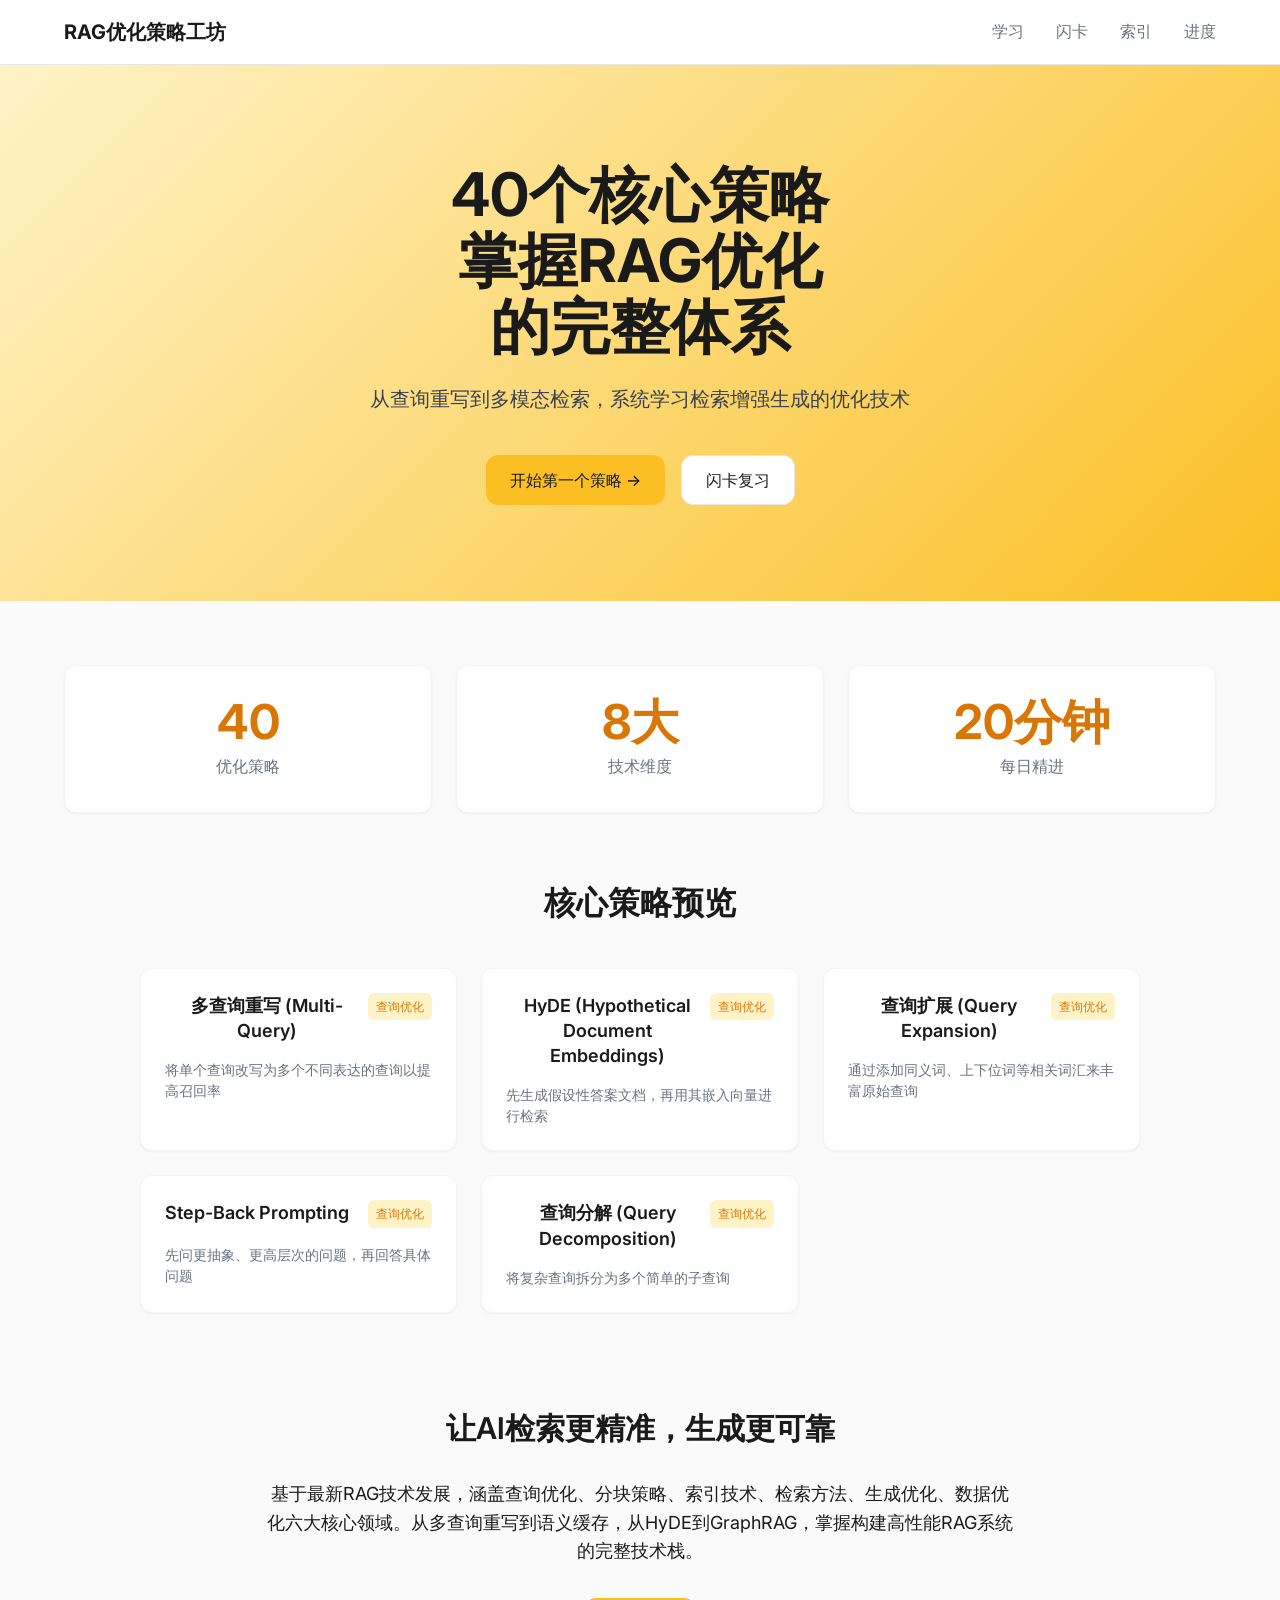
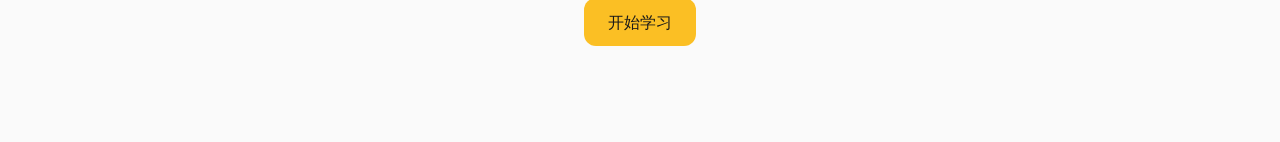
==== index.html @ eacde39c "Initial commit: RAG优化策略工坊" ====
<!DOCTYPE html>
<html lang="zh-CN">
<head>
  <meta charset="UTF-8">
  <meta name="viewport" content="width=device-width, initial-scale=1.0">
  <title>RAG优化策略工坊</title>

  <!-- SEO 基础 -->
  <meta name="description" content="基于最新RAG技术发展，涵盖查询优化、分块策略、索引技术、检索方法、生成优化、数据优化六大核心领域。从多查询重写到语义缓存，从HyDE到GraphRAG，掌握构建高性能RAG系统的完整技术栈。">
  <meta name="keywords" content="RAG优化策略,学习,知识,策略">
  <meta name="author" content="乔木">
  <meta name="language" content="zh-CN">
  <meta name="robots" content="index, follow">
  <link rel="canonical" href="https://rag-optimization-workshop.vercel.app/">

  <!-- Open Graph (社交分享) -->
  <meta property="og:title" content="RAG优化策略工坊">
  <meta property="og:description" content="基于最新RAG技术发展，涵盖查询优化、分块策略、索引技术、检索方法、生成优化、数据优化六大核心领域。从多查询重写到语义缓存，从HyDE到GraphRAG，掌握构建高性能RAG系统的完整技术栈。">
  <meta property="og:type" content="website">
  <meta property="og:url" content="https://rag-optimization-workshop.vercel.app/">
  <meta property="og:image" content="https://rag-optimization-workshop.vercel.app/icon-512.png">
  <meta property="og:site_name" content="RAG优化策略工坊">
  <meta property="og:locale" content="zh_CN">

  <!-- Twitter Card -->
  <meta name="twitter:card" content="summary_large_image">
  <meta name="twitter:site" content="@vista8">
  <meta name="twitter:creator" content="@vista8">
  <meta name="twitter:title" content="RAG优化策略工坊">
  <meta name="twitter:description" content="基于最新RAG技术发展，涵盖查询优化、分块策略、索引技术、检索方法、生成优化、数据优化六大核心领域。从多查询重写到语义缓存，从HyDE到GraphRAG，掌握构建高性能RAG系统的完整技术栈。">
  <meta name="twitter:image" content="https://rag-optimization-workshop.vercel.app/icon-512.png">

  <!-- Favicon -->
  <link rel="icon" href="data:image/svg+xml,<svg xmlns='http://www.w3.org/2000/svg' viewBox='0 0 100 100'><text y='.9em' font-size='90'>🔍</text></svg>">

  <!-- PWA 支持 -->
  <link rel="manifest" href="/manifest.json">
  <meta name="theme-color" content="#FBBF24">

  <!-- iOS Safari PWA 支持 -->
  <meta name="apple-mobile-web-app-capable" content="yes">
  <meta name="apple-mobile-web-app-status-bar-style" content="black-translucent">
  <meta name="apple-mobile-web-app-title" content="策略学习">
  <link rel="apple-touch-icon" href="/icon-192.png">

  <!-- Google Fonts -->
  <link rel="preconnect" href="https://fonts.googleapis.com">
  <link rel="preconnect" href="https://fonts.gstatic.com" crossorigin>
  <link href="https://fonts.googleapis.com/css2?family=Inter:wght@300;400;500;600;700&display=swap" rel="stylesheet">

  <!-- 样式 -->
  <link rel="stylesheet" href="css/minimal.css">
</head>
<body>
  <!-- 导航栏 -->
  <nav class="nav">
    <div class="container">
      <div class="nav-content">
        <a href="index.html" class="nav-brand">RAG优化策略工坊</a>
        <ul class="nav-links">
          <li><a href="learn.html" class="nav-link">学习</a></li>
          <li><a href="flashcard.html" class="nav-link">闪卡</a></li>
          <li><a href="roots.html" class="nav-link">索引</a></li>
          <li><a href="progress.html" class="nav-link">进度</a></li>
        </ul>
      </div>
    </div>
  </nav>

  <!-- Hero区 -->
  <section class="hero">
    <div class="container">
      <h1 class="hero-title">
        <div>40个核心策略</div>
        <div>掌握RAG优化</div>
        <div>的完整体系</div>
      </h1>
      <p class="hero-subtitle">从查询重写到多模态检索，系统学习检索增强生成的优化技术</p>
      <div class="hero-cta">
        <a href="learn.html" class="btn btn-primary">开始第一个策略 →</a>
        <a href="flashcard.html" class="btn btn-secondary">闪卡复习</a>
      </div>
    </div>
  </section>

  <!-- 统计卡片 -->
  <section class="container">
    <div class="stats-grid">
      <div class="card stat-card">
        <div class="stat-value">40</div>
        <div class="stat-label">优化策略</div>
      </div>
      <div class="card stat-card">
        <div class="stat-value">8大</div>
        <div class="stat-label">技术维度</div>
      </div>
      <div class="card stat-card">
        <div class="stat-value">20分钟</div>
        <div class="stat-label">每日精进</div>
      </div>
    </div>
  </section>

  <!-- 动画演示区 -->
  <section class="demo-section">
    <div class="container">
      <h2 class="demo-title">核心策略预览</h2>
      <div class="demo-cards" id="demoCards">
        <!-- 动态加载前5个策略 -->
      </div>
    </div>
  </section>

  <!-- 底部介绍 -->
  <footer class="spacing-3xl">
    <div class="container-narrow text-center">
      <h2 class="text-3xl font-semibold spacing-lg">让AI检索更精准，生成更可靠</h2>
      <p class="text-lg text-muted spacing-lg">
        基于最新RAG技术发展，涵盖查询优化、分块策略、索引技术、检索方法、生成优化、数据优化六大核心领域。从多查询重写到语义缓存，从HyDE到GraphRAG，掌握构建高性能RAG系统的完整技术栈。
      </p>
      <div class="spacing-lg">
        <a href="learn.html" class="btn btn-primary">开始学习</a>
      </div>
    </div>
  </footer>

  <!-- JavaScript -->
  <script type="module">
    import { WordRoots } from './js/wordData.js';
    import { siteConfig } from './js/siteConfig.js';

    // 动态加载演示卡片
    function loadDemoCards() {
      const demoContainer = document.getElementById('demoCards');
      if (!demoContainer) return;

      const demoCount = siteConfig.hero.animation.demoCount || 5;
      const demoItems = WordRoots.slice(0, demoCount);

      demoContainer.innerHTML = demoItems.map(item => `
        <div class="card demo-card card-interactive" onclick="window.location.href='root-detail.html?id=${item.id}'">
          <div class="demo-card-header">
            <h3 class="demo-card-title">${item.root}</h3>
            <span class="demo-card-category">${item.origin}</span>
          </div>
          <p class="demo-card-description">${item.meaning}</p>
        </div>
      `).join('');
    }

    // 页面加载完成后初始化
    document.addEventListener('DOMContentLoaded', loadDemoCards);

    // 注册 Service Worker
    if ('serviceWorker' in navigator) {
      window.addEventListener('load', () => {
        navigator.serviceWorker.register('/sw.js')
          .then(registration => {
            console.log('SW registered: ', registration);
          })
          .catch(registrationError => {
            console.log('SW registration failed: ', registrationError);
          });
      });
    }
  </script>
</body>
</html>
---- css/minimal.css ----
/* RAG优化策略工坊 - 极简设计系统 */

/* ========================================
   基础重置和字体
======================================== */
* {
  margin: 0;
  padding: 0;
  box-sizing: border-box;
}

body {
  font-family: 'Inter', -apple-system, BlinkMacSystemFont, 'Segoe UI', sans-serif;
  line-height: 1.6;
  color: #1a1a1a;
  background: #fafafa;
  font-size: 16px;
}

/* ========================================
   颜色系统
======================================== */
:root {
  --color-primary: #FBBF24;      /* 黄色主题色 */
  --color-primary-light: #FEF3C7;
  --color-primary-dark: #D97706;
  
  --color-text: #1a1a1a;         /* 主文字 */
  --color-text-light: #6b7280;   /* 辅助文字 */
  --color-text-muted: #9ca3af;   /* 弱化文字 */
  
  --color-bg: #fafafa;           /* 主背景 */
  --color-bg-card: #ffffff;      /* 卡片背景 */
  --color-bg-hover: #f3f4f6;     /* 悬停背景 */
  
  --color-border: #e5e7eb;       /* 边框 */
  --color-border-light: #f3f4f6; /* 浅边框 */
  
  --shadow-sm: 0 1px 2px 0 rgba(0, 0, 0, 0.05);
  --shadow-md: 0 4px 6px -1px rgba(0, 0, 0, 0.1);
  --shadow-lg: 0 10px 15px -3px rgba(0, 0, 0, 0.1);
}

/* ========================================
   布局系统
======================================== */
.container {
  max-width: 1200px;
  margin: 0 auto;
  padding: 0 24px;
}

.container-narrow {
  max-width: 800px;
  margin: 0 auto;
  padding: 0 24px;
}

/* 8px网格系统 */
.spacing-xs { margin: 8px 0; }
.spacing-sm { margin: 16px 0; }
.spacing-md { margin: 24px 0; }
.spacing-lg { margin: 32px 0; }
.spacing-xl { margin: 48px 0; }
.spacing-2xl { margin: 64px 0; }
.spacing-3xl { margin: 96px 0; }

/* ========================================
   字体系统
======================================== */
.text-xs { font-size: 12px; line-height: 1.4; }
.text-sm { font-size: 14px; line-height: 1.5; }
.text-base { font-size: 16px; line-height: 1.6; }
.text-lg { font-size: 18px; line-height: 1.6; }
.text-xl { font-size: 20px; line-height: 1.5; }
.text-2xl { font-size: 24px; line-height: 1.4; }
.text-3xl { font-size: 30px; line-height: 1.3; }
.text-4xl { font-size: 36px; line-height: 1.2; }
.text-5xl { font-size: 48px; line-height: 1.1; }
.text-6xl { font-size: 60px; line-height: 1.0; }

.font-light { font-weight: 300; }
.font-normal { font-weight: 400; }
.font-medium { font-weight: 500; }
.font-semibold { font-weight: 600; }
.font-bold { font-weight: 700; }

/* ========================================
   组件：按钮
======================================== */
.btn {
  display: inline-flex;
  align-items: center;
  justify-content: center;
  padding: 12px 24px;
  border-radius: 12px;
  font-weight: 500;
  text-decoration: none;
  transition: all 0.2s ease;
  cursor: pointer;
  border: none;
  font-size: 16px;
  line-height: 1.5;
}

.btn-primary {
  background: var(--color-primary);
  color: #1a1a1a;
}

.btn-primary:hover {
  background: var(--color-primary-dark);
  transform: translateY(-1px);
  box-shadow: var(--shadow-md);
}

.btn-secondary {
  background: var(--color-bg-card);
  color: var(--color-text);
  border: 1px solid var(--color-border);
}

.btn-secondary:hover {
  background: var(--color-bg-hover);
  border-color: var(--color-primary);
}

.btn-ghost {
  background: transparent;
  color: var(--color-text-light);
}

.btn-ghost:hover {
  background: var(--color-bg-hover);
  color: var(--color-text);
}

/* ========================================
   组件：卡片
======================================== */
.card {
  background: var(--color-bg-card);
  border-radius: 12px;
  padding: 24px;
  box-shadow: var(--shadow-sm);
  border: 1px solid var(--color-border-light);
  transition: all 0.2s ease;
}

.card:hover {
  box-shadow: var(--shadow-md);
  transform: translateY(-2px);
}

.card-interactive {
  cursor: pointer;
}

.card-interactive:hover {
  border-color: var(--color-primary);
}

/* ========================================
   组件：导航
======================================== */
.nav {
  background: var(--color-bg-card);
  border-bottom: 1px solid var(--color-border);
  padding: 16px 0;
  position: sticky;
  top: 0;
  z-index: 100;
  backdrop-filter: blur(10px);
}

.nav-content {
  display: flex;
  justify-content: space-between;
  align-items: center;
}

.nav-brand {
  font-weight: 700;
  font-size: 20px;
  color: var(--color-text);
  text-decoration: none;
}

.nav-links {
  display: flex;
  gap: 32px;
  list-style: none;
}

.nav-link {
  color: var(--color-text-light);
  text-decoration: none;
  font-weight: 500;
  transition: color 0.2s ease;
}

.nav-link:hover,
.nav-link.active {
  color: var(--color-primary-dark);
}

/* ========================================
   页面：首页Hero区
======================================== */
.hero {
  text-align: center;
  padding: 96px 0;
  background: linear-gradient(135deg, #fef3c7 0%, #fbbf24 100%);
  margin-bottom: 64px;
}

.hero-title {
  font-size: 60px;
  font-weight: 700;
  line-height: 1.1;
  color: #1a1a1a;
  margin-bottom: 24px;
}

.hero-subtitle {
  font-size: 20px;
  color: #374151;
  margin-bottom: 40px;
  max-width: 600px;
  margin-left: auto;
  margin-right: auto;
}

.hero-cta {
  display: flex;
  gap: 16px;
  justify-content: center;
  flex-wrap: wrap;
}

/* ========================================
   页面：统计卡片
======================================== */
.stats-grid {
  display: grid;
  grid-template-columns: repeat(auto-fit, minmax(200px, 1fr));
  gap: 24px;
  margin: 64px 0;
}

.stat-card {
  text-align: center;
  padding: 32px 24px;
}

.stat-value {
  font-size: 48px;
  font-weight: 700;
  color: var(--color-primary-dark);
  line-height: 1;
  margin-bottom: 8px;
}

.stat-label {
  font-size: 16px;
  color: var(--color-text-light);
  font-weight: 500;
}

/* ========================================
   页面：动画演示区
======================================== */
.demo-section {
  margin: 64px 0;
  text-align: center;
}

.demo-title {
  font-size: 32px;
  font-weight: 600;
  margin-bottom: 40px;
  color: var(--color-text);
}

.demo-cards {
  display: grid;
  grid-template-columns: repeat(auto-fit, minmax(300px, 1fr));
  gap: 24px;
  max-width: 1000px;
  margin: 0 auto;
}

.demo-card {
  opacity: 0;
  transform: translateY(20px);
  animation: fadeInUp 0.6s ease forwards;
}

.demo-card:nth-child(1) { animation-delay: 0.1s; }
.demo-card:nth-child(2) { animation-delay: 0.2s; }
.demo-card:nth-child(3) { animation-delay: 0.3s; }
.demo-card:nth-child(4) { animation-delay: 0.4s; }
.demo-card:nth-child(5) { animation-delay: 0.5s; }

@keyframes fadeInUp {
  to {
    opacity: 1;
    transform: translateY(0);
  }
}

.demo-card-header {
  display: flex;
  justify-content: space-between;
  align-items: flex-start;
  margin-bottom: 16px;
}

.demo-card-title {
  font-weight: 600;
  font-size: 18px;
  color: var(--color-text);
  line-height: 1.4;
}

.demo-card-category {
  background: var(--color-primary-light);
  color: var(--color-primary-dark);
  padding: 4px 8px;
  border-radius: 6px;
  font-size: 12px;
  font-weight: 500;
  white-space: nowrap;
}

.demo-card-description {
  color: var(--color-text-light);
  font-size: 14px;
  line-height: 1.5;
  text-align: left;
}

/* ========================================
   页面：学习页面
======================================== */
.learn-container {
  max-width: 800px;
  margin: 0 auto;
  padding: 40px 24px;
}

.learn-header {
  text-align: center;
  margin-bottom: 48px;
}

.learn-progress {
  background: var(--color-bg-hover);
  height: 8px;
  border-radius: 4px;
  margin-bottom: 32px;
  overflow: hidden;
}

.learn-progress-bar {
  background: var(--color-primary);
  height: 100%;
  transition: width 0.3s ease;
}

.learn-card {
  max-width: 600px;
  margin: 0 auto;
  padding: 40px;
}

.learn-card-header {
  margin-bottom: 32px;
}

.learn-category {
  background: var(--color-primary-light);
  color: var(--color-primary-dark);
  padding: 6px 12px;
  border-radius: 8px;
  font-size: 14px;
  font-weight: 500;
  display: inline-block;
  margin-bottom: 16px;
}

.learn-title {
  font-size: 32px;
  font-weight: 700;
  color: var(--color-text);
  margin-bottom: 16px;
  line-height: 1.3;
}

.learn-meaning {
  font-size: 18px;
  color: var(--color-text-light);
  font-style: italic;
  margin-bottom: 24px;
}

.learn-description {
  font-size: 16px;
  line-height: 1.7;
  color: var(--color-text);
  margin-bottom: 32px;
}

.learn-examples {
  margin-bottom: 32px;
}

.learn-examples-title {
  font-size: 20px;
  font-weight: 600;
  margin-bottom: 20px;
  color: var(--color-text);
}

.example-item {
  background: var(--color-bg-hover);
  padding: 20px;
  border-radius: 8px;
  margin-bottom: 16px;
}

.example-word {
  font-weight: 600;
  color: var(--color-text);
  margin-bottom: 8px;
}

.example-meaning {
  color: var(--color-text-light);
  font-size: 14px;
  margin-bottom: 8px;
}

.example-explanation {
  font-size: 14px;
  line-height: 1.6;
  color: var(--color-text);
}

.learn-navigation {
  display: flex;
  justify-content: space-between;
  align-items: center;
  margin-top: 40px;
  padding-top: 32px;
  border-top: 1px solid var(--color-border);
}

.learn-mastered {
  text-align: center;
}

.mastered-checkbox {
  margin-right: 8px;
}

/* ========================================
   页面：闪卡页面
======================================== */
.flashcard-container {
  max-width: 600px;
  margin: 0 auto;
  padding: 40px 24px;
  text-align: center;
}

.flashcard {
  perspective: 1000px;
  height: 400px;
  margin: 40px 0;
}

.flashcard-inner {
  position: relative;
  width: 100%;
  height: 100%;
  text-align: center;
  transition: transform 0.6s;
  transform-style: preserve-3d;
  cursor: pointer;
}

.flashcard.flipped .flashcard-inner {
  transform: rotateY(180deg);
}

.flashcard-front,
.flashcard-back {
  position: absolute;
  width: 100%;
  height: 100%;
  backface-visibility: hidden;
  border-radius: 16px;
  padding: 40px;
  display: flex;
  flex-direction: column;
  justify-content: center;
  align-items: center;
  box-shadow: var(--shadow-lg);
}

.flashcard-front {
  background: var(--color-primary);
  color: #1a1a1a;
}

.flashcard-back {
  background: var(--color-bg-card);
  color: var(--color-text);
  transform: rotateY(180deg);
  border: 1px solid var(--color-border);
}

.flashcard-title {
  font-size: 28px;
  font-weight: 700;
  margin-bottom: 16px;
  line-height: 1.3;
}

.flashcard-category {
  background: rgba(0, 0, 0, 0.1);
  padding: 6px 12px;
  border-radius: 8px;
  font-size: 14px;
  font-weight: 500;
  margin-bottom: 20px;
}

.flashcard-meaning {
  font-size: 18px;
  font-style: italic;
  opacity: 0.8;
}

.flashcard-description {
  font-size: 16px;
  line-height: 1.6;
  text-align: left;
}

.flashcard-controls {
  display: flex;
  justify-content: space-between;
  align-items: center;
  margin-top: 32px;
}

.flashcard-hint {
  color: var(--color-text-light);
  font-size: 14px;
  margin-top: 24px;
}

/* ========================================
   页面：索引页面
======================================== */
.index-header {
  margin-bottom: 40px;
}

.index-title {
  font-size: 36px;
  font-weight: 700;
  margin-bottom: 16px;
  color: var(--color-text);
}

.index-subtitle {
  font-size: 18px;
  color: var(--color-text-light);
  margin-bottom: 32px;
}

.search-section {
  margin-bottom: 40px;
}

.search-box {
  width: 100%;
  padding: 16px 20px;
  border: 2px solid var(--color-border);
  border-radius: 12px;
  font-size: 16px;
  transition: border-color 0.2s ease;
  background: var(--color-bg-card);
}

.search-box:focus {
  outline: none;
  border-color: var(--color-primary);
}

.filter-section {
  margin: 24px 0;
}

.filter-buttons {
  display: flex;
  gap: 12px;
  flex-wrap: wrap;
}

.filter-btn {
  padding: 8px 16px;
  border: 1px solid var(--color-border);
  border-radius: 8px;
  background: var(--color-bg-card);
  color: var(--color-text-light);
  cursor: pointer;
  transition: all 0.2s ease;
  font-size: 14px;
}

.filter-btn:hover,
.filter-btn.active {
  background: var(--color-primary);
  color: #1a1a1a;
  border-color: var(--color-primary);
}

.items-grid {
  display: grid;
  grid-template-columns: repeat(auto-fill, minmax(350px, 1fr));
  gap: 24px;
}

.item-card {
  cursor: pointer;
  transition: all 0.2s ease;
}

.item-card:hover {
  transform: translateY(-4px);
  box-shadow: var(--shadow-lg);
}

.item-header {
  display: flex;
  justify-content: space-between;
  align-items: flex-start;
  margin-bottom: 16px;
}

.item-title {
  font-weight: 600;
  font-size: 18px;
  color: var(--color-text);
  line-height: 1.4;
  flex: 1;
}

.item-category {
  background: var(--color-primary-light);
  color: var(--color-primary-dark);
  padding: 4px 8px;
  border-radius: 6px;
  font-size: 12px;
  font-weight: 500;
  white-space: nowrap;
  margin-left: 12px;
}

.item-meaning {
  color: var(--color-text-light);
  font-size: 14px;
  font-style: italic;
  margin-bottom: 12px;
}

.item-description {
  color: var(--color-text);
  font-size: 14px;
  line-height: 1.5;
  display: -webkit-box;
  -webkit-line-clamp: 3;
  -webkit-box-orient: vertical;
  overflow: hidden;
}

/* ========================================
   页面：详情页面
======================================== */
.detail-container {
  max-width: 800px;
  margin: 0 auto;
  padding: 40px 24px;
}

.detail-header {
  margin-bottom: 40px;
}

.detail-category {
  background: var(--color-primary-light);
  color: var(--color-primary-dark);
  padding: 8px 16px;
  border-radius: 8px;
  font-size: 14px;
  font-weight: 500;
  display: inline-block;
  margin-bottom: 20px;
}

.detail-title {
  font-size: 40px;
  font-weight: 700;
  color: var(--color-text);
  margin-bottom: 20px;
  line-height: 1.2;
}

.detail-meaning {
  font-size: 20px;
  color: var(--color-text-light);
  font-style: italic;
  margin-bottom: 32px;
  padding: 20px;
  background: var(--color-bg-hover);
  border-radius: 12px;
}

.detail-description {
  font-size: 18px;
  line-height: 1.7;
  color: var(--color-text);
  margin-bottom: 48px;
}

.detail-examples {
  margin-bottom: 48px;
}

.detail-examples-title {
  font-size: 24px;
  font-weight: 600;
  margin-bottom: 24px;
  color: var(--color-text);
}

.detail-quiz {
  background: var(--color-bg-hover);
  padding: 32px;
  border-radius: 16px;
  margin-bottom: 40px;
}

.quiz-title {
  font-size: 20px;
  font-weight: 600;
  margin-bottom: 20px;
  color: var(--color-text);
}

.quiz-question {
  font-size: 18px;
  margin-bottom: 24px;
  color: var(--color-text);
}

.quiz-options {
  display: grid;
  gap: 12px;
  margin-bottom: 24px;
}

.quiz-option {
  padding: 16px 20px;
  border: 2px solid var(--color-border);
  border-radius: 12px;
  background: var(--color-bg-card);
  cursor: pointer;
  transition: all 0.2s ease;
  text-align: left;
}

.quiz-option:hover {
  border-color: var(--color-primary);
  background: var(--color-primary-light);
}

.quiz-option.selected {
  border-color: var(--color-primary);
  background: var(--color-primary);
  color: #1a1a1a;
}

.quiz-option.correct {
  border-color: #10b981;
  background: #d1fae5;
  color: #065f46;
}

.quiz-option.incorrect {
  border-color: #ef4444;
  background: #fee2e2;
  color: #991b1b;
}

.quiz-result {
  margin-top: 20px;
  padding: 16px;
  border-radius: 8px;
  font-weight: 500;
}

.quiz-result.correct {
  background: #d1fae5;
  color: #065f46;
}

.quiz-result.incorrect {
  background: #fee2e2;
  color: #991b1b;
}

/* ========================================
   页面：进度页面
======================================== */
.progress-container {
  max-width: 1000px;
  margin: 0 auto;
  padding: 40px 24px;
}

.progress-overview {
  display: grid;
  grid-template-columns: repeat(auto-fit, minmax(250px, 1fr));
  gap: 24px;
  margin-bottom: 48px;
}

.progress-card {
  text-align: center;
  padding: 32px 24px;
}

.progress-number {
  font-size: 48px;
  font-weight: 700;
  color: var(--color-primary-dark);
  line-height: 1;
  margin-bottom: 8px;
}

.progress-label {
  font-size: 16px;
  color: var(--color-text-light);
  font-weight: 500;
}

.progress-sections {
  display: grid;
  gap: 32px;
}

.progress-section-title {
  font-size: 24px;
  font-weight: 600;
  margin-bottom: 20px;
  color: var(--color-text);
}

.mastered-list {
  display: grid;
  grid-template-columns: repeat(auto-fill, minmax(300px, 1fr));
  gap: 16px;
}

.mastered-item {
  display: flex;
  align-items: center;
  padding: 16px 20px;
  background: var(--color-bg-card);
  border-radius: 8px;
  border: 1px solid var(--color-border);
}

.mastered-icon {
  color: #10b981;
  margin-right: 12px;
  font-size: 18px;
}

.mastered-text {
  flex: 1;
  font-weight: 500;
  color: var(--color-text);
}

/* ========================================
   响应式设计
======================================== */
@media (max-width: 768px) {
  .container,
  .container-narrow {
    padding: 0 16px;
  }
  
  .hero {
    padding: 64px 0;
  }
  
  .hero-title {
    font-size: 40px;
  }
  
  .hero-subtitle {
    font-size: 18px;
  }
  
  .hero-cta {
    flex-direction: column;
    align-items: center;
  }
  
  .stats-grid {
    grid-template-columns: 1fr;
    gap: 16px;
  }
  
  .demo-cards {
    grid-template-columns: 1fr;
  }
  
  .nav-links {
    display: none;
  }
  
  .learn-card {
    padding: 24px;
  }
  
  .learn-title {
    font-size: 24px;
  }
  
  .flashcard {
    height: 350px;
  }
  
  .flashcard-front,
  .flashcard-back {
    padding: 24px;
  }
  
  .flashcard-title {
    font-size: 22px;
  }
  
  .items-grid {
    grid-template-columns: 1fr;
  }
  
  .detail-title {
    font-size: 28px;
  }
  
  .detail-meaning {
    font-size: 18px;
  }
  
  .detail-description {
    font-size: 16px;
  }
  
  .progress-overview {
    grid-template-columns: repeat(2, 1fr);
  }
  
  .mastered-list {
    grid-template-columns: 1fr;
  }
}

@media (max-width: 480px) {
  .hero-title {
    font-size: 32px;
  }
  
  .hero-subtitle {
    font-size: 16px;
  }
  
  .stat-value {
    font-size: 36px;
  }
  
  .flashcard {
    height: 300px;
  }
  
  .flashcard-title {
    font-size: 20px;
  }
  
  .detail-title {
    font-size: 24px;
  }
  
  .progress-overview {
    grid-template-columns: 1fr;
  }
}

/* ========================================
   工具类
======================================== */
.text-center { text-align: center; }
.text-left { text-align: left; }
.text-right { text-align: right; }

.hidden { display: none; }
.visible { display: block; }

.fade-in {
  animation: fadeIn 0.5s ease-in;
}

@keyframes fadeIn {
  from { opacity: 0; }
  to { opacity: 1; }
}

.slide-up {
  animation: slideUp 0.5s ease-out;
}

@keyframes slideUp {
  from {
    opacity: 0;
    transform: translateY(20px);
  }
  to {
    opacity: 1;
    transform: translateY(0);
  }
}
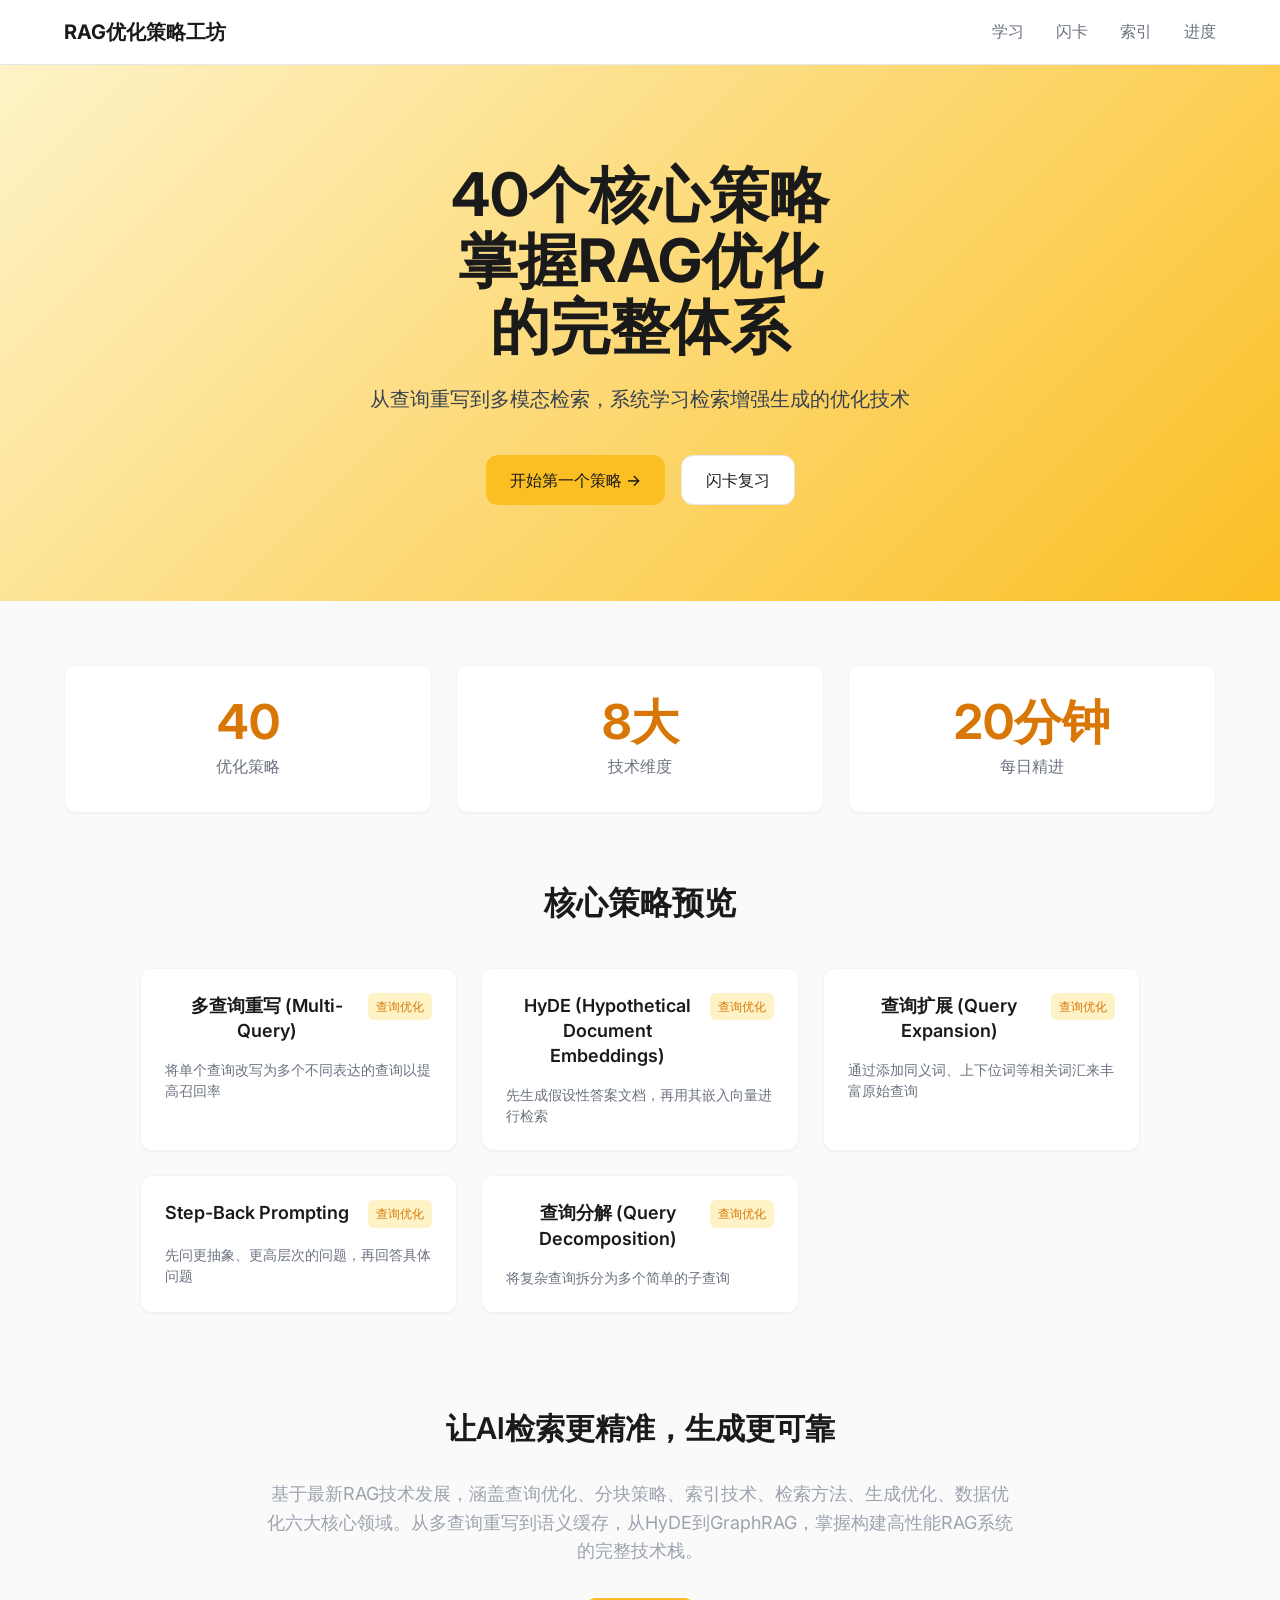
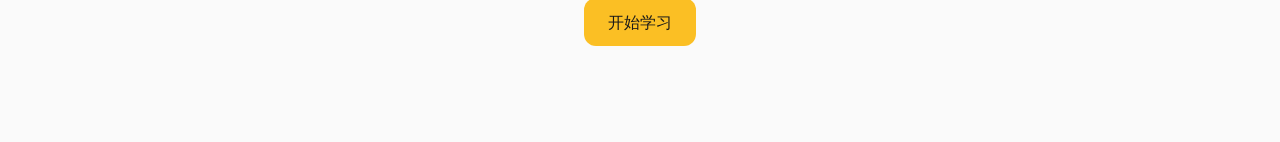
==== commit 3b973473: "添加资源版本号(?v=2)防止CDN缓存，移除重复的非module storage.js引用" ====
--- a/index.html
+++ b/index.html
@@ -49,7 +49,7 @@
   <link href="https://fonts.googleapis.com/css2?family=Inter:wght@300;400;500;600;700&display=swap" rel="stylesheet">
 
   <!-- 样式 -->
-  <link rel="stylesheet" href="css/minimal.css">
+  <link rel="stylesheet" href="css/minimal.css?v=2">
 </head>
 <body>
   <!-- 导航栏 -->
@@ -126,8 +126,8 @@
 
   <!-- JavaScript -->
   <script type="module">
-    import { WordRoots } from './js/wordData.js';
-    import { siteConfig } from './js/siteConfig.js';
+    import { WordRoots } from './js/wordData.js?v=2';
+    import { siteConfig } from './js/siteConfig.js?v=2';
 
     // 动态加载演示卡片
     function loadDemoCards() {
--- a/css/minimal.css
+++ b/css/minimal.css
@@ -1019,6 +1019,7 @@
 .text-center { text-align: center; }
 .text-left { text-align: left; }
 .text-right { text-align: right; }
+.text-muted { color: var(--color-text-muted); }
 
 .hidden { display: none; }
 .visible { display: block; }
